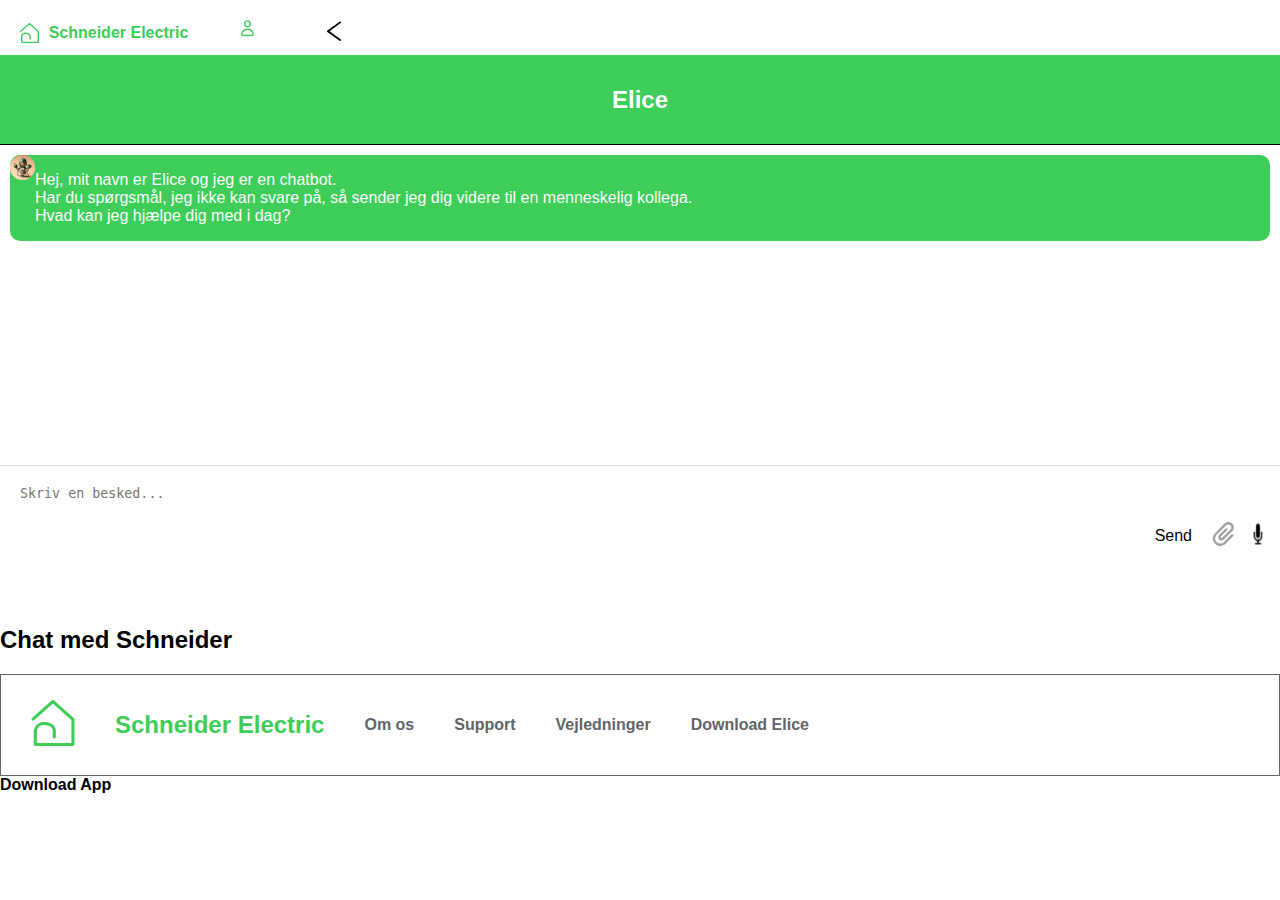
==== chat.html @ e26e3ce8 "jeg har ændret disse billede fordi at der var fejl i validatoren" ====
<!DOCTYPE html>
<html lang="en">

<head>
    <meta charset="UTF-8">
    <meta name="viewport" content="width=device-width, initial-scale=1.0">
    <title>Elice</title>
    <link rel="stylesheet" href="css-filer/chat.css">
    <link rel="stylesheet" href="main.css">
    <script src="tanja.js"></script>
</head>

<body>
    <nav class="navbar-top">
        <div class="top-nav">
            <div class="logo-left">
                <a href="forside.html"><img src="img/Vector.svg" class="topbar" alt="Logo"></a>
                <a href="forside.html" class="logo-txt">Schneider Electric</a>
            </div>
            <img src="img/person-1.svg" class="topbar1" alt="profil">
            <a href="forside.html"><img src="img/tilbagepil.svg" class="tilbage" alt="tilbage pil"></a>
        </div>
    </nav>
    <!--HTML til mobil version-->
    
        <div class="chatbot">
            <header class="elice">
                <h2>Elice</h2>
            </header>
            <ul class="chatbox">
                <li class="chat incoming">
                    <span class="material-symbols-outlined"><img src="img/image13.png" class="bot-img" alt=""></span>
                    <p>Hej, mit navn er Elice og jeg er en chatbot.<br> Har du spørgsmål, jeg ikke kan svare på, så
                        sender jeg dig videre til en menneskelig kollega. <br> Hvad kan jeg hjælpe dig med i dag?</p>
                </li>
            </ul>
            <div class="chat-input">
                <textarea placeholder="Skriv en besked..." class="texarea"></textarea>
                <div class="input-icons">
                    <span id="send-btn" class="material-symbols-outlined">Send</span>
                    <span><img src="img/papirklip.svg" class="icon-chat" alt="papirklip"></span>
                    <span><img src="img/Microphone.png" class="icon-chat" alt="mic"></span>
                </div>
            </div>
        </div>

        <footer class="navbar-bund">
            <ul class="bund-nav">
                <li>
                    <a href="forside.html" class="nav-a">
                        <img src="img/Vector.svg" class="icon" alt="home" />
                        start
                    </a>
                </li>
                <li>
                    <a href="#" class="nav-a">
                        <img src="img/Group1.svg" class="icon" alt="søg">
                        søg
                    </a>
                </li>
                <li>
                    <a href="chat.html" class="nav-a">
                        <img src="img/Group.svg" class="icon" alt="chat">
                        chat
                    </a>
                </li>
                <li>
                    <a href="#" class="nav-a">
                        <img src="img/Vector(1).svg" class="icon" alt="menu">
                        menu
                    </a>
                </li>
            </ul>
        </footer>

        <!--HTML til desktop-->
        <h2>Chat med Schneider</h2>

        <div class="navbar">
            <ul class="nav-ul">
                <li><a href="#"><img src="img/Vector.svg" alt="Schneider Electric logo"></a></li>
                <li><a href="#" class="logo-navn">Schneider Electric</a></li>
                <li>
                    <a href="#">Om os</a>
                    <ul class="sub-menu">
                        <li><a href="#">Historie</a></li>
                        <li><a href="#">Vores Værdier</a></li>
                        <li><a href="#">Vores team</a></li>
                        <li><a href="#">Anmeldelser</a></li>
                    </ul>
                </li>
                <li>
                    <a href="#">Support</a>
                    <ul class="sub-menu">
                        <li><a href="#">Chat</a></li>
                        <li><a href="#">Kundeservice</a></li>
                        <li><a href="#">Ofte stillede spørgsmål</a></li>
                    </ul>
                </li>
                <li>
                    <a href="#">Vejledninger</a>
                    <ul class="sub-menu">
                        <li><a href="#">Fejlfindning</a></li>
                        <li><a href="#">Programmering og IT</a></li>
                        <li><a href="#">Vedligeholdelse</a></li>
                        <li><a href="installation.html">Installationer</a></li>
                        <li><a href="#">Sikkerhed</a></li>
                        <li><a href="#">Opgraderinger</a></li>
                    </ul>
                </li>
                <li><a href="#">Download Elice</a></li>
            </ul>
        </div>

        <a href="#" class="app-download-btn">Download App</a>
</body>

</html>
---- css-filer/chat.css ----
/*Gennerelt styling*/
body {
    margin: 0px;
    padding: 0px;
    font-family: var(--font-family);
}

:root {
    --background-color: #;
    --txt-color: #000000;
    --txt-color-2: white;
    --main-color: #3DCD58;
    --only-logo-color: #009530;
    --support-color-1: #626469;
    --support-color-2: #9FA0A4;
    --skye-blue: #42B4E6;
    --se-sonflower-yellow: #FFD100;
    --se-honeysuckle-orange: #E47F00;
    --se-fuchsia-red: #B10043;
    --font-family: "Nunito", sans-serif;

    --lofi: #626469;

}

/*generelt styling slut*/


@media (max-width: 600px) {
    .navbar-top {
        display: flex;
        height: 55px;
        /* Sætter højden til 30px */
        justify-content: space-between;
        /* Placerer elementer yderst til venstre og højre */
        align-items: center;
        /* Centrerer elementer lodret */
        border-bottom: 1px solid var(--main-color);
        padding: 0 20px;
        /* Tilføjer lidt indvendig afstand */
    }

    .top-nav {
        display: flex;
        align-items: center;
        flex-grow: 1;
        /* Sørger for, at .top-nav fylder tilgængelig plads */
    }

    .logo-left {
        display: flex;
        align-items: center;
    }

    .logo-left img {
        display: block;
        margin-right: 10px;
        /* Tilføjer afstand mellem logo og tekst */
        height: 20px;
        /* Tilføjer en højde til logoet for at passe indenfor navbar-højden */
    }

    .logo-txt {
        text-decoration: none;
        color: var(--main-color);
        /* Tilføjer farve til teksten */
        font-weight: bold;
        /* Tilføjer fed skrift */
        font-size: 16px;
        /* Justerer skriftstørrelsen for at passe indenfor navbar-højden */
    }

    .topbar1,
    .tilbage {
        margin-left: 50px;
        /* Tilføjer afstand mellem ikoner */
        height: 20px;
        /* Tilføjer en højde til ikonerne for at passe indenfor navbar-højden */
    }

    .tilbage {
        margin-left: 70px;
        /* Flytter tilbagepil til højre side */
    }

    /*Navbar til toppen af appen slut*/

    /*CSS mobile version*/
    .navn-e,
    .Velkommen-index,
    .container,
    .logo,
    .nyher,
    .opretbruger-btn,
    .login-btn,
    .opretbruger-btn,
    .login-btn,
    .allerede-bruger {
        display: none;
    }

    /*chatbot Elice*/
    .chatbot header {
        background-color: var(--main-color);
        color: var(--txt-color-2);
        padding: 10px;
        border-bottom: 1px solid var(--txt-color);
        text-align: center;
    }

    .chatbox {
        list-style: none;
        padding: 10px;
        margin: 0;
        height: 300px;
        overflow-y: auto;
    }

    .chat {
        display: flex;
        align-items: flex-start;
        margin-bottom: 10px;
    }

    .chat.incoming {
        justify-content: flex-start;
        background-color: var(--main-color);
        color: var(--txt-color-2);
        border-radius: 10px;

    }

    .chat.outgoing {
        justify-content: flex-end;
        background-color: var(--support-color-2);
        color: var(--txt-color);
        border-radius: 10px;



    }


    .chat-input {
        display: flex;
        align-items: center;
        padding: 10px;
        border-top: 1px solid #ddd;
    }

    .chat-input textarea {
        flex-grow: 1;
        padding: 10px;
        height: 100px;
        border: none;
        resize: none;
    }

    .input-icons {
        display: flex;
        align-items: center;
    }

    #send-btn {
        cursor: pointer;
        margin-left: 10px;
        margin-right: 10px;
    }

    .icon-chat {
        width: 24px;
        height: 24px;
        margin-left: 10px;
        cursor: pointer;
    }

    .bot-img {
        height: 25px;
        width: 25px;

    }
}

@media (min-width:900px) {

    /*desktop navbar */
    .navbar {
        display: flex;
        justify-content: space-between;
        align-items: center;
        background-color: var(--txt-color-2);
        border: 1px solid var(--main-color);
        padding: 25px 20px;
    }

    .nav-ul {
        list-style: none;
        display: flex;
        align-items: center;
        margin: 0;
        padding: 0;
    }

    .nav-ul a {
        text-decoration: none;
        color: var(--main-color);
        padding: 10px;
    }

    .nav-ul li {
        position: relative;
        margin-right: 20px;
    }

    .nav-ul li:last-child {
        margin-right: 0;
    }

    .logo-navn {
        color: var(--main-color);
        font-size: 18px;
        text-decoration: none;
    }

    .sub-menu {
        display: none;
        position: absolute;
        top: 100%;
        left: 0;
        background-color: var(--txt-color-2);
        box-shadow: 0 8px 16px rgba(0, 0, 0, 0.1);
        list-style: none;
        margin: 0;
        padding: 0;
    }

    .sub-menu li {
        width: 200px;
        /* ændre størrelsen på submenuen. */
    }

    .sub-menu li a {
        display: block;
        padding: 10px;
        color: var(--main-color);
        text-decoration: none;
    }

    .sub-menu li a:hover {
        background-color: var(--main-color);
        color: var(--txt-color-2);
        width: 200px;
    }

    .nav-ul li:hover .sub-menu {
        display: block;
    }

    /*desktop navbar slut*/

    .container-index {
        display: flex;
        justify-content: space-between;
        align-items: flex-start;
        padding: 20px;
    }

    .text-content {
        flex: 1;
    }

    .txt-content {
        display: flex;
        justify-content: flex-end;
        align-items: flex-start;
    }

    .image-content {
        position: relative;
        display: flex;
        justify-content: flex-end;
        align-items: flex-start;
        left: -200px;
    }

    .desktop-img {
        max-width: 100%;
        height: auto;
        margin: 60px 70px 0 0;
    }

    .desktop-title,
    .desktop,
    .desktop-txt-1,
    .desktop-txt,
    .btn-chat {
        margin: 10px 0;
    }

    .btn-chat {
        display: inline-block;
        background-color: var(--main-color);
        color: white;
        padding: 10px 20px;
        border-radius: 5px;
        text-decoration: none;
        margin: 10px 0;
    }

    .desktop-title {
        color: var(--main-color);
        letter-spacing: -1.34px;
        font-size: 60px;
        align-items: center;
        padding: 30px;
    }

    .desktop {
        font-family: var(--font-family);
        letter-spacing: -1.34px;
        color: var(--main-color);
        padding: 0px 40px 0px 40px;
    }

    .desktop-txt {
        position: relative;
        color: var(--se-honeysuckle-orange);
        font-family: var(--font-family);
        font-size: larger;
        top: 200px;
        left: 300px;
    }

    .desktop-txt-1 {
        position: relative;
        color: var(--txt-color);
        top: 100px;
        left: 780px;
    }

    .btn-chat {
        position: relative;
        height: 40px;
        width: 200px;
        margin: 40px;
        background: var(--main-color);
        color: var(--txt-color-2);
        font-size: 20px;
        text-align: center;
        text-decoration: none;
        top: 100px;
        left: 100px;
    }

    /*chat-Tanja*/
    /*chatbot Elice*/
    .chatbot header {
        background-color: var(--main-color);
        color: var(--txt-color-2);
        padding: 10px;
        border-bottom: 1px solid var(--txt-color);
        text-align: center;
    }

    .chatbox {
        list-style: none;
        padding: 10px;
        margin: 0;
        height: 300px;
        overflow-y: auto;
    }

    .chat {
        display: flex;
        align-items: flex-start;
        margin-bottom: 10px;
    }

    .chat.incoming {
        justify-content: flex-start;
        background-color: var(--main-color);
        color: var(--txt-color-2);
        border-radius: 10px;

    }

    .chat.outgoing {
        justify-content: flex-end;
        background-color: var(--support-color-2);
        color: var(--txt-color);
        border-radius: 10px;



    }

    .chat-input {
        display: flex;
        align-items: center;
        padding: 10px;
        border-top: 1px solid #ddd;
    }

    .chat-input textarea {
        flex-grow: 1;
        padding: 10px;
        height: 100px;
        border: none;
        resize: none;
    }

    .input-icons {
        display: flex;
        align-items: center;
    }

    #send-btn {
        cursor: pointer;
        margin-left: 10px;
        margin-right: 10px;
    }

    .icon-chat {
        width: 24px;
        height: 24px;
        margin-left: 10px;
        cursor: pointer;
    }

    .bot-img {
        height: 25px;
        width: 25px;

    }

    .navbar-bund {
        display: none;
    }
}

/*chat bot slut*/
---- main.css ----
/* Gennerelt styling */
body {
    margin: 0px;
    padding: 0px;
    font-family: var(--font-family);
}

:root {
    --background-color: #FFFFFF; /* Tilføj en passende værdi */
    --txt-color: #000000;
    --txt-color-2: #FFFFFF;
    --main-color: #3DCD58;
    --only-logo-color: #009530;
    --support-color-1: #626469;
    --support-color-2: #9FA0A4;
    --skye-blue: #42B4E6;
    --se-sonflower-yellow: #FFD100;
    --se-honeysuckle-orange: #E47F00;
    --se-fuchsia-red: #B10043;
    --font-family: "Nunito", sans-serif;
    --lofi: #626469;
}

/* generelt styling slut */

/* mobile */
/* nav bar til bunden af appen */
.navbar-bund {
    background-color: var(--txt-color-2);
    color: var(--support-color-1);
    border-top: 3px solid var(--main-color);
    padding: 0px;
    position: fixed;
    bottom: 0;
    width: 100%;
    z-index: 5;
}

.bund-nav {
    list-style: none;
    display: flex;
    flex-direction: row;
    justify-content: space-around;
    margin: 10px;
    padding: 0;
}

.nav-a {
    text-decoration: none;
    color: var(--txt-color);
}

.icon {
    display: block;
    margin-bottom: 10px;
}

/* nav bar til bunden af appen slut */

/* Navbar til toppen af appen */
.navbar-top {
    display: flex;
    height: 55px;
    justify-content: space-between;
    align-items: center;
    border-bottom: 1px solid var(--main-color);
    padding: 0 20px;
}

.top-nav {
    display: flex;
    align-items: center;
    flex-grow: 1;
}

.logo-left {
    display: flex;
    align-items: center;
}

.logo-left img {
    display: block;
    margin-right: 10px;
    height: 20px;
}

.logo-txt {
    text-decoration: none;
    color: var(--main-color);
    font-weight: bold;
    font-size: 16px;
}

.topbar1,
.tilbage {
    margin-left: 50px;
    height: 20px;
}

.tilbage {
    margin-left: 70px;
}

/* Navbar til toppen af appen slut */

.navn-e {
    font-size: 65px;
    margin: 0;
    color: var(--support-color-1);
}

.Velkommen-index {
    color: var(--support-color-1);
}

.container {
    display: flex;
    flex-direction: column;
    align-items: center;
    justify-content: center;
    height: 100vh;
}

/* styling af index */
.nyher {
    font-family: var(--font-family);
    color: var(--txt-color);
    margin-bottom: 20px;
}

.opretbruger-btn,
.login-btn {
    width: 200px;
    height: 30px;
    border-radius: 23px;
    text-align: center;
    display: block;
    text-decoration: none;
    margin: 10px;
}

.opretbruger-btn {
    border: 2px solid var(--main-color);
    background: var(--txt-color-2);
    color: var(--main-color);
    box-shadow: 0px 1px 4px 0px rgba(0, 0, 0, 0.25);
}

.login-btn {
    background-color: var(--main-color);
    color: var(--txt-color-2);
    padding: 10px;
}

.allerede-bruger {
    display: block;
    margin-bottom: 10px;
    color: var(--support-color-1);
}

.logo {
    width: 176px;
    height: 176px;
    border-radius: 9999999;
    margin-bottom: 20px;
}

/* styling af forside */
.container-forside {
    display: grid;
    grid-template-columns: repeat(2, 1fr);
    gap: 20px;
    justify-content: center;
    align-items: start;
    height: calc(100vh - 30px);
    padding: 20px;
    margin-top: 0;
}

.column {
    display: flex;
    flex-direction: column;
    gap: 20px;
    margin: 0;
}

.box {
    display: flex;
    flex-direction: column;
    align-items: center;
    text-align: center;
    color: var(--txt-color-2);
    background-color: var(--main-color);
    padding: 20px;
    border-radius: 10px;
    box-shadow: 0 4px 8px rgba(0, 0, 0, 0.1);
    transition: transform 0.2s;
}

.box:hover {
    transform: scale(1.05);
}

.icon-box {
    max-width: 50px;
    margin-bottom: 10px;
}

a {
    text-decoration: none;
    color: inherit;
    font-weight: bold;
    margin-top: 10px;
}

/* styling af forside slut */

/* styling af installation */
.installation-container {
    display: flex;
    flex-direction: column;
    align-items: center;
    justify-content: center;
    text-align: center;
    height: calc(100vh - 30px);
    gap: 20px;
    margin: 0;
    padding: 0;
}

.installation,
.installation-h3 {
    margin: 0;
}

.img-installation {
    max-width: 100%;
    height: auto;
}
/* styling af installation slut */

/* styling af Kategoriger */
.kategorier {
    display: flex;
    flex-direction: column;
    justify-content: center;
    align-items: center;
    gap: 20px;
    margin: 0;
    padding: 20px 0;
}

.kategori-item {
    display: flex;
    flex-direction: column;
    align-items: center;
    text-align: center;
    max-width: 150px;
}

.kategori-item a {
    margin-bottom: 10px;
    text-decoration: none;
    color: var(--main-color);
    font-weight: bold;
}

.kategori-item img {
    max-width: 100%;
    height: auto;
}

/* styling af Kategoriger slut */


/* tablet */
@media (min-width: 700px) {}

/* desktop */
@media (min-width: 900px) {
    /* CSS mobile version */
    .navn-e,
    .Velkommen-index,
    .container,
    .logo,
    .nyher,
    .opretbruger-btn,
    .login-btn,
    .allerede-bruger {
        display: none;
    }

    /* CSS mobile version slut */

    /* Index -desktop navbar */
    .navbar {
        display: flex;
        flex-direction: row;
        align-items: center;
        background-color: var(--txt-color-2);
        border: 1px solid var(--support-color-1);
        padding: 25px 20px;
    }

    .nav-ul {
        list-style: none;
        display: flex;
        align-items: center;
        justify-content: space-evenly;
        margin: 0;
    }

    .nav-ul a {
        text-decoration: none;
        color: var(--support-color-1);
        padding: 10px;
    }

    .nav-ul li {
        position: relative;
        margin-right: 20px;
    }

    .nav-ul li:last-child {
        margin-right: 0;
    }

    .nav-ul-left{
        margin-right: 35%;
    }

    .nav-ul-rigth{
        margin-left: 35%;
    }

    .logo-navn {
        color: var(--main-color) !important;
        font-size: 24px;
        text-decoration: none;
    }
    .nav-ul li a img {
        width: 44px;
        height: 46px;
        margin: 0;
        padding: 0;
    }

    .sub-menu {
        display: none;
        position: absolute;
        top: 100%;
        left: 0;
        background-color: var(--txt-color-2);
        box-shadow: 0 8px 16px rgba(0, 0, 0, 0.1);
        list-style: none;
        margin: 0;
        padding: 0;
    }

    .sub-menu li {
        width: 200px;
    }

    .sub-menu li a {
        display: block;
        padding: 10px;
        color: var(--main-color);
        text-decoration: none;
    }

    .sub-menu li a:hover {
        background-color: var(--main-color);
        color: var(--txt-color-2);
    }

    .nav-ul li:hover .sub-menu {
        display: block;
    }

    .d-el {
        display: inline-block;
        background-color: var(--main-color); /* Baggrundsfarve */
        color: var(--txt-color-2) !important; /* Tekstfarve */
    }
    /* desktop navbar slut */

    /* styling af selve siden af index */
    .container-index {
        display: flex;
        justify-content: space-between;
        align-items: flex-start;
        padding: 20px;
    }

    .text-content {
        flex: 1;
    }

    .txt-content {
        display: flex;
        justify-content: flex-end;
        align-items: flex-start;
    }

    .text-content h1 {
        font-size: 96px;
    }

    .text-content h2 {
        font-size: 48px;
        font-style: normal;
        font-weight: 600;
        line-height: 70px; /* 145.833% */
        letter-spacing: -1.34px;
    }

    .image-content {
        position: relative;
        display: flex;
        justify-content: flex-end;
        align-items: flex-start;
        left: -200px;
    }

    .desktop-img {
        max-width: 100%;
        height: auto;
        margin: 60px 70px 0 0;
    }

    .desktop-title,
    .desktop,
    .desktop-txt-1,
    .desktop-txt,
    .btn-chat {
        margin: 10px 0;
    }

    .btn-chat {
        display: inline-block;
        background-color: var(--main-color);
        color: white;
        padding: 10px 20px;
        border-radius: 5px;
        text-decoration: none;
        margin: 10px 0;
    }

    .desktop-title {
        color: var(--main-color);
        letter-spacing: -1.34px;
        font-size: 60px;
        align-items: center;
        padding: 30px;
    }

    .desktop {
        font-family: var(--font-family);
        letter-spacing: -1.34px;
        color: var(--main-color);
        padding: 0px 40px;
    }

    .desktop-txt {
        position: relative;
        color: var(--se-honeysuckle-orange);
        font-family: var(--font-family);
        font-size: larger;
        top: 200px;
        left: 300px;
    }

    .desktop-txt-1 {
        position: relative;
        color: var(--txt-color);
        top: 100px;
        left: 780px;
    }

    .btn-chat {
        position: relative;
        height: 40px;
        width: 200px;
        margin: 40px;
        background: var(--main-color);
        color: var(--txt-color-2);
        font-size: 20px;
        text-align: center;
        text-decoration: none;
        top: 100px;
        left: 100px;
    }
}
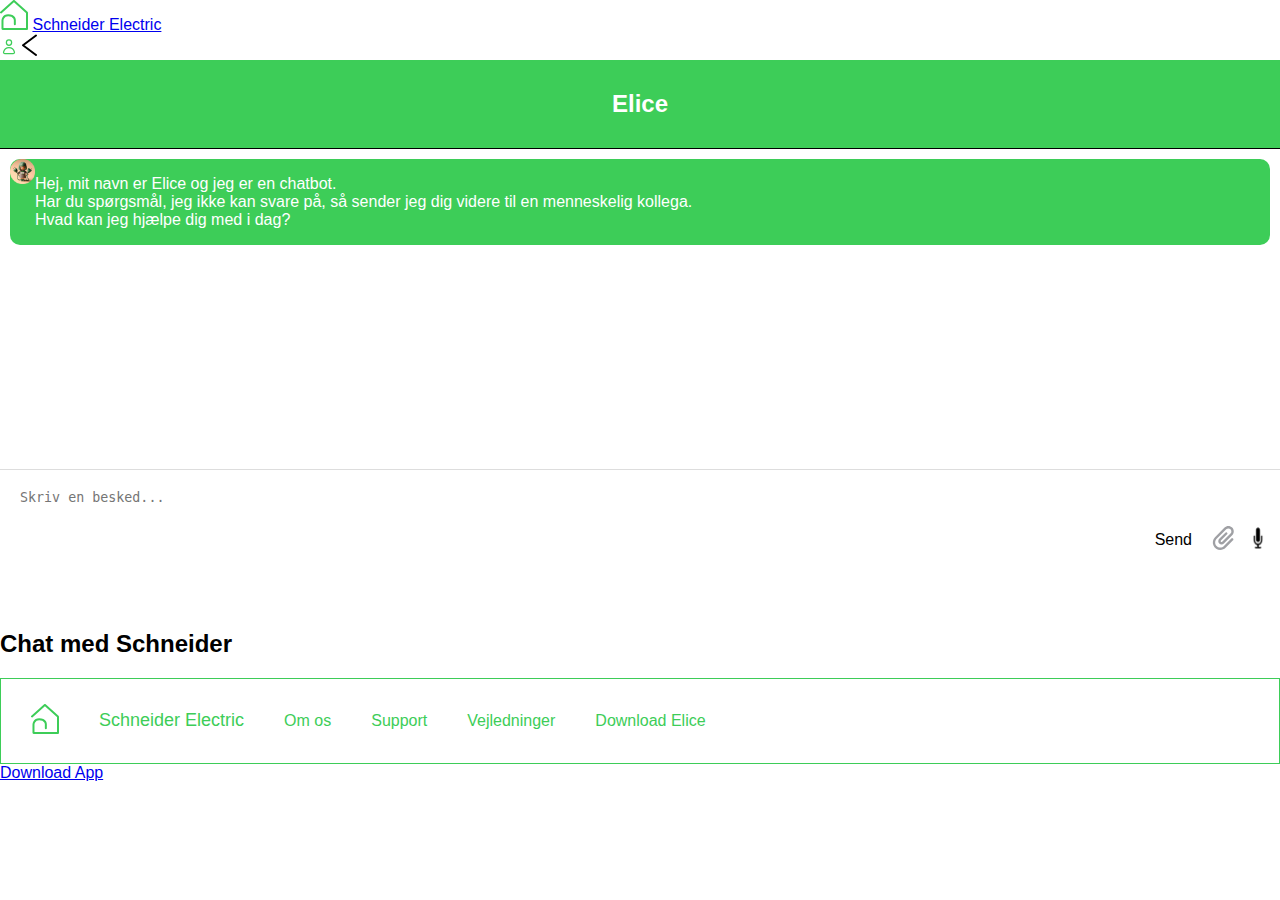
==== commit 736505ab: "lidt ændringer" ====
--- a/chat.html
+++ b/chat.html
@@ -6,7 +6,6 @@
     <meta name="viewport" content="width=device-width, initial-scale=1.0">
     <title>Elice</title>
     <link rel="stylesheet" href="css-filer/chat.css">
-    <link rel="stylesheet" href="main.css">
     <script src="tanja.js"></script>
 </head>
 
@@ -48,7 +47,7 @@
             <ul class="bund-nav">
                 <li>
                     <a href="forside.html" class="nav-a">
-                        <img src="img/Vector.svg" class="icon" alt="home" />
+                        <img src="img/Vector.svg" class="icon" alt="home" >
                         start
                     </a>
                 </li>
@@ -66,7 +65,7 @@
                 </li>
                 <li>
                     <a href="#" class="nav-a">
-                        <img src="img/Vector(1).svg" class="icon" alt="menu">
+                        <img src="img/Vector(1).svg" class="icon" alt="menu"/>
                         menu
                     </a>
                 </li>
--- a/css-filer/chat.css
+++ b/css-filer/chat.css
@@ -85,6 +85,39 @@
 
     /*Navbar til toppen af appen slut*/
 
+    /*Navbar til bunden*/
+    .navbar-bund {
+        background-color: var(--txt-color-2);
+        color: var(--support-color-1);
+        border-top: 3px solid var(--main-color);
+        padding: 0px;
+        position: fixed;
+        bottom: 0;
+        width: 100%;
+        z-index: 5;
+    }
+    
+    .bund-nav {
+        list-style: none;
+        display: flex;
+        flex-direction: row;
+        justify-content: space-around;
+        margin: 10px;
+        padding: 0;
+    }
+    
+    .nav-a {
+        text-decoration: none;
+        color: var(--txt-color);
+    }
+    
+    .icon {
+        display: block;
+        margin-bottom: 10px;
+    }
+    
+    /* nav bar til bunden af appen slut */
+
     /*CSS mobile version*/
     .navn-e,
     .Velkommen-index,
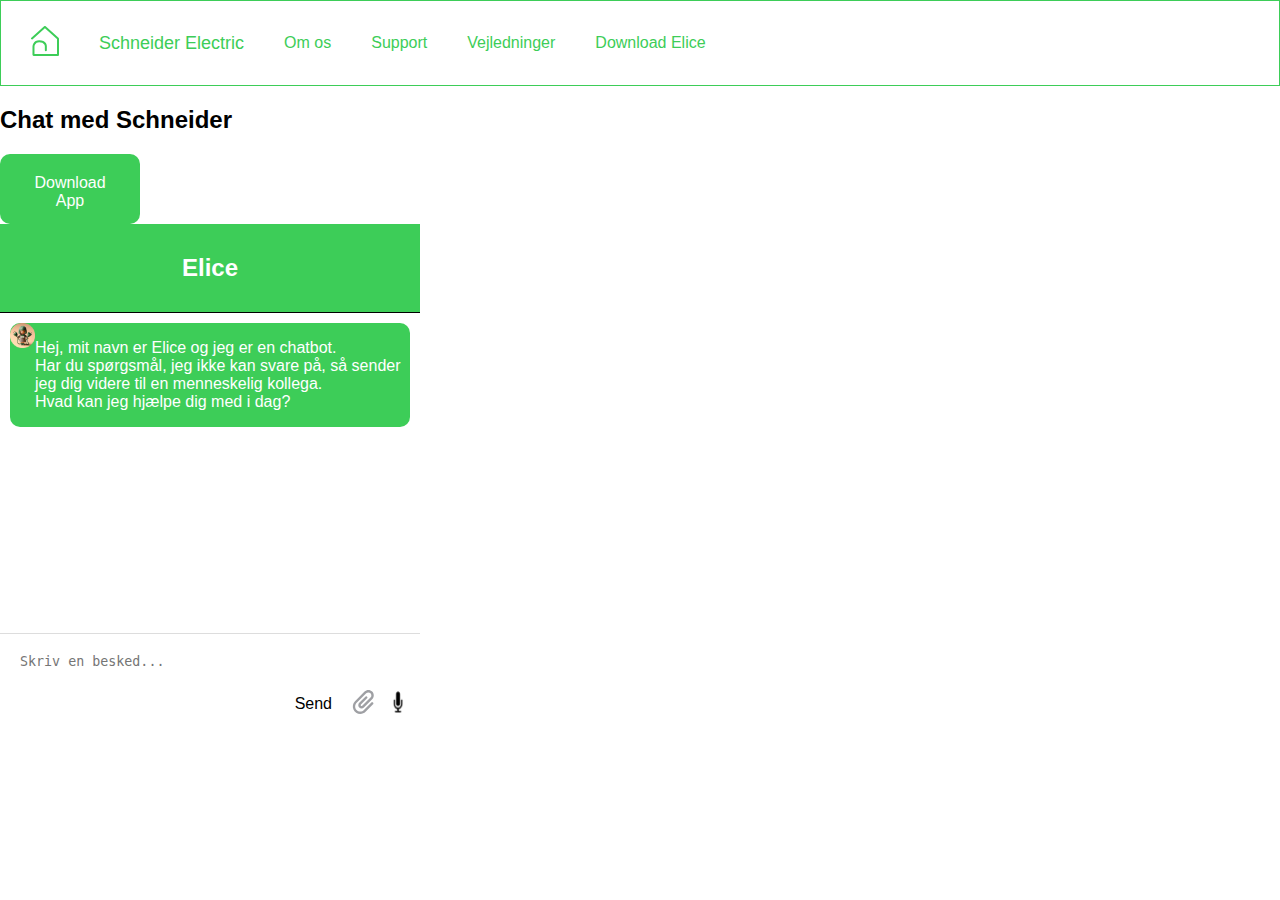
==== commit b290df9f: "ændringer til desktop" ====
--- a/chat.html
+++ b/chat.html
@@ -10,6 +10,42 @@
 </head>
 
 <body>
+     <!--HTML til mobil version-->
+    <div class="navbar">
+        <ul class="nav-ul">
+            <li><a href="#"><img src="img/Vector.svg" alt="Schneider Electric logo"></a></li>
+            <li><a href="#" class="logo-navn">Schneider Electric</a></li>
+            <li>
+                <a href="#">Om os</a>
+                <ul class="sub-menu">
+                    <li><a href="#">Historie</a></li>
+                    <li><a href="#">Vores Værdier</a></li>
+                    <li><a href="#">Vores team</a></li>
+                    <li><a href="#">Anmeldelser</a></li>
+                </ul>
+            </li>
+            <li>
+                <a href="#">Support</a>
+                <ul class="sub-menu">
+                    <li><a href="chat.html">Chat</a></li>
+                    <li><a href="#">Kundeservice</a></li>
+                    <li><a href="#">Ofte stillede spørgsmål</a></li>
+                </ul>
+            </li>
+            <li>
+                <a href="#">Vejledninger</a>
+                <ul class="sub-menu">
+                    <li><a href="#">Fejlfindning</a></li>
+                    <li><a href="#">Programmering og IT</a></li>
+                    <li><a href="#">Vedligeholdelse</a></li>
+                    <li><a href="installation.html">Installationer</a></li>
+                    <li><a href="#">Sikkerhed</a></li>
+                    <li><a href="#">Opgraderinger</a></li>
+                </ul>
+            </li>
+            <li><a href="#">Download Elice</a></li>
+        </ul>
+    </div>
     <nav class="navbar-top">
         <div class="top-nav">
             <div class="logo-left">
@@ -20,7 +56,13 @@
             <a href="forside.html"><img src="img/tilbagepil.svg" class="tilbage" alt="tilbage pil"></a>
         </div>
     </nav>
-    <!--HTML til mobil version-->
+
+    <h2>Chat med Schneider</h2>
+
+       
+
+        <a href="#" class="app-download-btn">Download App</a>
+   <!--desktop slut-->
     
         <div class="chatbot">
             <header class="elice">
@@ -73,45 +115,7 @@
         </footer>
 
         <!--HTML til desktop-->
-        <h2>Chat med Schneider</h2>
-
-        <div class="navbar">
-            <ul class="nav-ul">
-                <li><a href="#"><img src="img/Vector.svg" alt="Schneider Electric logo"></a></li>
-                <li><a href="#" class="logo-navn">Schneider Electric</a></li>
-                <li>
-                    <a href="#">Om os</a>
-                    <ul class="sub-menu">
-                        <li><a href="#">Historie</a></li>
-                        <li><a href="#">Vores Værdier</a></li>
-                        <li><a href="#">Vores team</a></li>
-                        <li><a href="#">Anmeldelser</a></li>
-                    </ul>
-                </li>
-                <li>
-                    <a href="#">Support</a>
-                    <ul class="sub-menu">
-                        <li><a href="#">Chat</a></li>
-                        <li><a href="#">Kundeservice</a></li>
-                        <li><a href="#">Ofte stillede spørgsmål</a></li>
-                    </ul>
-                </li>
-                <li>
-                    <a href="#">Vejledninger</a>
-                    <ul class="sub-menu">
-                        <li><a href="#">Fejlfindning</a></li>
-                        <li><a href="#">Programmering og IT</a></li>
-                        <li><a href="#">Vedligeholdelse</a></li>
-                        <li><a href="installation.html">Installationer</a></li>
-                        <li><a href="#">Sikkerhed</a></li>
-                        <li><a href="#">Opgraderinger</a></li>
-                    </ul>
-                </li>
-                <li><a href="#">Download Elice</a></li>
-            </ul>
-        </div>
-
-        <a href="#" class="app-download-btn">Download App</a>
+        
 </body>
 
 </html>--- a/css-filer/chat.css
+++ b/css-filer/chat.css
@@ -128,7 +128,9 @@
     .login-btn,
     .opretbruger-btn,
     .login-btn,
-    .allerede-bruger {
+    .allerede-bruger, 
+    .navbar,
+    .app-download-btn {
         display: none;
     }
 
@@ -214,7 +216,153 @@
     }
 }
 
+.top-nav {
+    display: flex;
+    align-items: center;
+    flex-grow: 1;
+    /* Sørger for, at .top-nav fylder tilgængelig plads */
+}
+
+.logo-left {
+    display: flex;
+    align-items: center;
+}
+
+.logo-left img {
+    display: block;
+    margin-right: 10px;
+    /* Tilføjer afstand mellem logo og tekst */
+    height: 20px;
+    /* Tilføjer en højde til logoet for at passe indenfor navbar-højden */
+}
+
+.logo-txt {
+    text-decoration: none;
+    color: var(--main-color);
+    /* Tilføjer farve til teksten */
+    font-weight: bold;
+    /* Tilføjer fed skrift */
+    font-size: 16px;
+    /* Justerer skriftstørrelsen for at passe indenfor navbar-højden */
+}
+
+.topbar1,
+.tilbage {
+    margin-left: 50px;
+    /* Tilføjer afstand mellem ikoner */
+    height: 20px;
+    /* Tilføjer en højde til ikonerne for at passe indenfor navbar-højden */
+}
+
+.tilbage {
+    margin-left: 70px;
+    /* Flytter tilbagepil til højre side */
+}
+
+/*Navbar til toppen af appen slut*/
+
+/*CSS mobile version*/
+.navn-e,
+.Velkommen-index,
+.container,
+.logo,
+.nyher,
+.opretbruger-btn,
+.login-btn,
+.opretbruger-btn,
+.login-btn,
+.allerede-bruger {
+    display: none;
+}
+
+/*chatbot Elice*/
+.chatbot header {
+    background-color: var(--main-color);
+    color: var(--txt-color-2);
+    padding: 10px;
+    border-bottom: 1px solid var(--txt-color);
+    text-align: center;
+    
+}
+
+.chatbox {
+    list-style: none;
+    padding: 10px;
+    margin: 0;
+    height: 300px;
+    overflow-y: auto;
+}
+
+.chat {
+    display: flex;
+    align-items: flex-start;
+    margin-bottom: 10px;
+}
+
+.chat.incoming {
+    justify-content: flex-start;
+    background-color: var(--main-color);
+    color: var(--txt-color-2);
+    border-radius: 10px;
+
+}
+
+.chat.outgoing {
+    justify-content: flex-end;
+    background-color: var(--support-color-2);
+    color: var(--txt-color);
+    border-radius: 10px;
+
+
+
+}
+
+
+.chat-input {
+    display: flex;
+    align-items: center;
+    padding: 10px;
+    border-top: 1px solid #ddd;
+}
+
+.chat-input textarea {
+    flex-grow: 1;
+    padding: 10px;
+    height: 100px;
+    border: none;
+    resize: none;
+}
+
+.input-icons {
+    display: flex;
+    align-items: center;
+}
+
+#send-btn {
+    cursor: pointer;
+    margin-left: 10px;
+    margin-right: 10px;
+}
+
+.icon-chat {
+    width: 24px;
+    height: 24px;
+    margin-left: 10px;
+    cursor: pointer;
+}
+
+.bot-img {
+    height: 25px;
+    width: 25px;
+
+}
+
+
 @media (min-width:900px) {
+    /*mobile css*/
+    .top-nav {
+        display: none;
+    }
 
     /*desktop navbar */
     .navbar {
@@ -224,6 +372,7 @@
         background-color: var(--txt-color-2);
         border: 1px solid var(--main-color);
         padding: 25px 20px;
+        top: 100px
     }
 
     .nav-ul {
@@ -393,6 +542,8 @@
         padding: 10px;
         border-bottom: 1px solid var(--txt-color);
         text-align: center;
+        width: 400px;
+
     }
 
     .chatbox {
@@ -401,12 +552,14 @@
         margin: 0;
         height: 300px;
         overflow-y: auto;
+        width: 400px;
     }
 
     .chat {
         display: flex;
         align-items: flex-start;
         margin-bottom: 10px;
+        
     }
 
     .chat.incoming {
@@ -432,6 +585,7 @@
         align-items: center;
         padding: 10px;
         border-top: 1px solid #ddd;
+        width: 400px;
     }
 
     .chat-input textarea {
@@ -440,6 +594,7 @@
         height: 100px;
         border: none;
         resize: none;
+        
     }
 
     .input-icons {
@@ -466,6 +621,19 @@
 
     }
 
+    /*styling af desktop html*/
+    .app-download-btn{
+       display: grid;
+        background-color: var(--main-color);
+        text-decoration: none;
+        color: var(--txt-color-2);
+        border-radius: 10px;
+        text-align: center;
+        padding: 20px;
+        max-width: 100px;
+        height: 30px;
+    }
+
     .navbar-bund {
         display: none;
     }
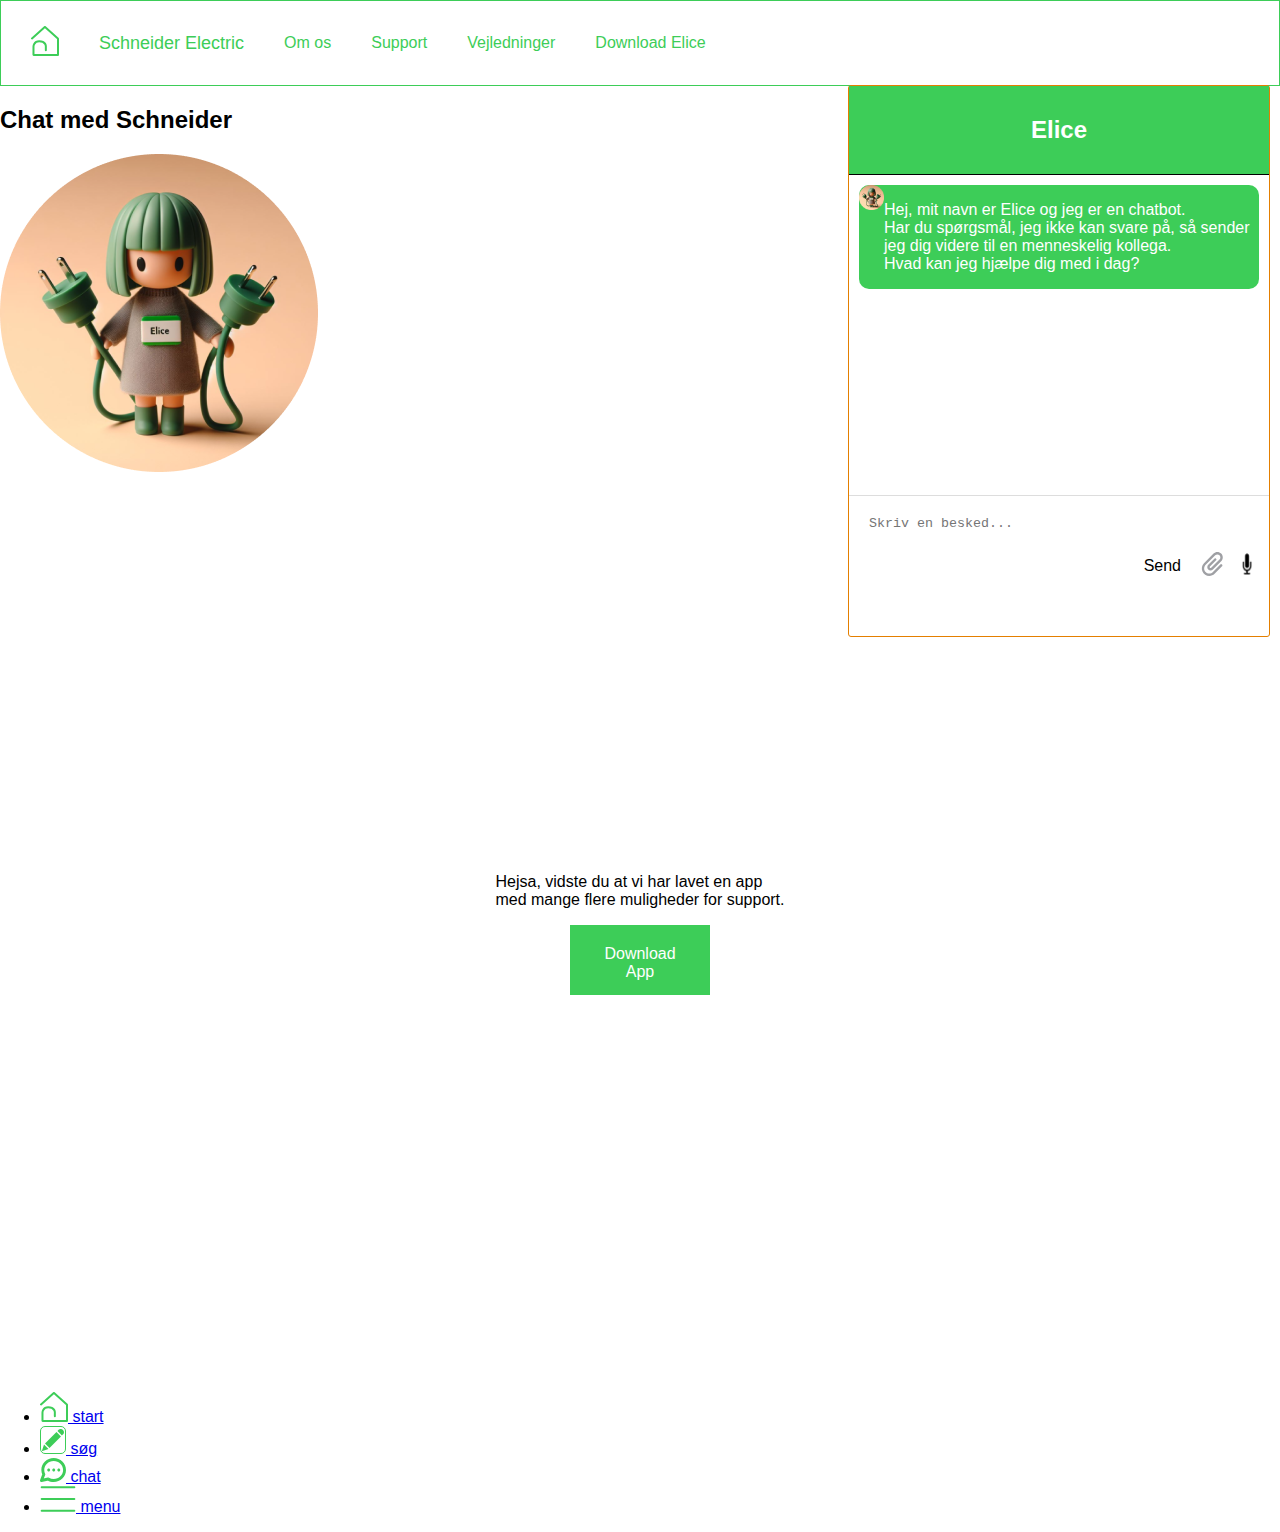
==== commit 9db65069: "desktop version" ====
--- a/chat.html
+++ b/chat.html
@@ -58,10 +58,15 @@
     </nav>
 
     <h2>Chat med Schneider</h2>
-
-       
-
-        <a href="#" class="app-download-btn">Download App</a>
+    <div class="img-d-btn">
+        <div class="img-elice">
+            <img src="img/image13.png" alt="Elice Image">
+        </div>
+        <div class="app-download-div">
+            <p class="desktop-chat-txt">Hejsa, vidste du at vi har lavet en app <br>med mange flere muligheder for support.</p>
+            <a href="#" class="app-download-btn">Download App</a>
+        </div>
+    </div>
    <!--desktop slut-->
     
         <div class="chatbot">
--- a/css-filer/chat.css
+++ b/css-filer/chat.css
@@ -130,7 +130,8 @@
     .login-btn,
     .allerede-bruger, 
     .navbar,
-    .app-download-btn {
+    .app-download-btn, 
+    .img-elice {
         display: none;
     }
 
@@ -536,6 +537,15 @@
 
     /*chat-Tanja*/
     /*chatbot Elice*/
+    .chatbot {
+        position: absolute;
+        right: 10px;
+        top: 85px; /* Juster denne værdi hvis din navbar har en bestemt højde */
+        margin: 0;
+        z-index: 1000; /* Sørger for at chatbotten er over andre elementer */
+        border:  1px solid var(--se-honeysuckle-orange);
+        border-radius: 3px;
+    }
     .chatbot header {
         background-color: var(--main-color);
         color: var(--txt-color-2);
@@ -553,6 +563,7 @@
         height: 300px;
         overflow-y: auto;
         width: 400px;
+        
     }
 
     .chat {
@@ -622,21 +633,42 @@
     }
 
     /*styling af desktop html*/
+    .app-download-div{
+        display: flex;
+        flex-direction: column;
+        justify-content: center; /* Horisontal centrering */
+        align-items: center; /* Vertikal centrering */
+        height: 100vh; /* Gør containeren fuld højde af vinduet */
+        
+    .img-d-btn{
+        display: flex; /* Placerer img-elice og app-download-div side om side */
+        justify-content: start; /* Centrerer indholdet horisontalt */
+        align-items: start; /* Centrerer indholdet vertikalt */
+        height: 100vh; /* Gør containeren fuld højde af vinduet */
+    }
     .app-download-btn{
-       display: grid;
+       display: flex;
         background-color: var(--main-color);
         text-decoration: none;
         color: var(--txt-color-2);
-        border-radius: 10px;
         text-align: center;
         padding: 20px;
         max-width: 100px;
         height: 30px;
-    }
+        align-content: center;
+        
+        
+    }
+    .img-elice{
+        display: flex;
+        
+    }
+    
 
     .navbar-bund {
         display: none;
     }
 }
+}
 
 /*chat bot slut*/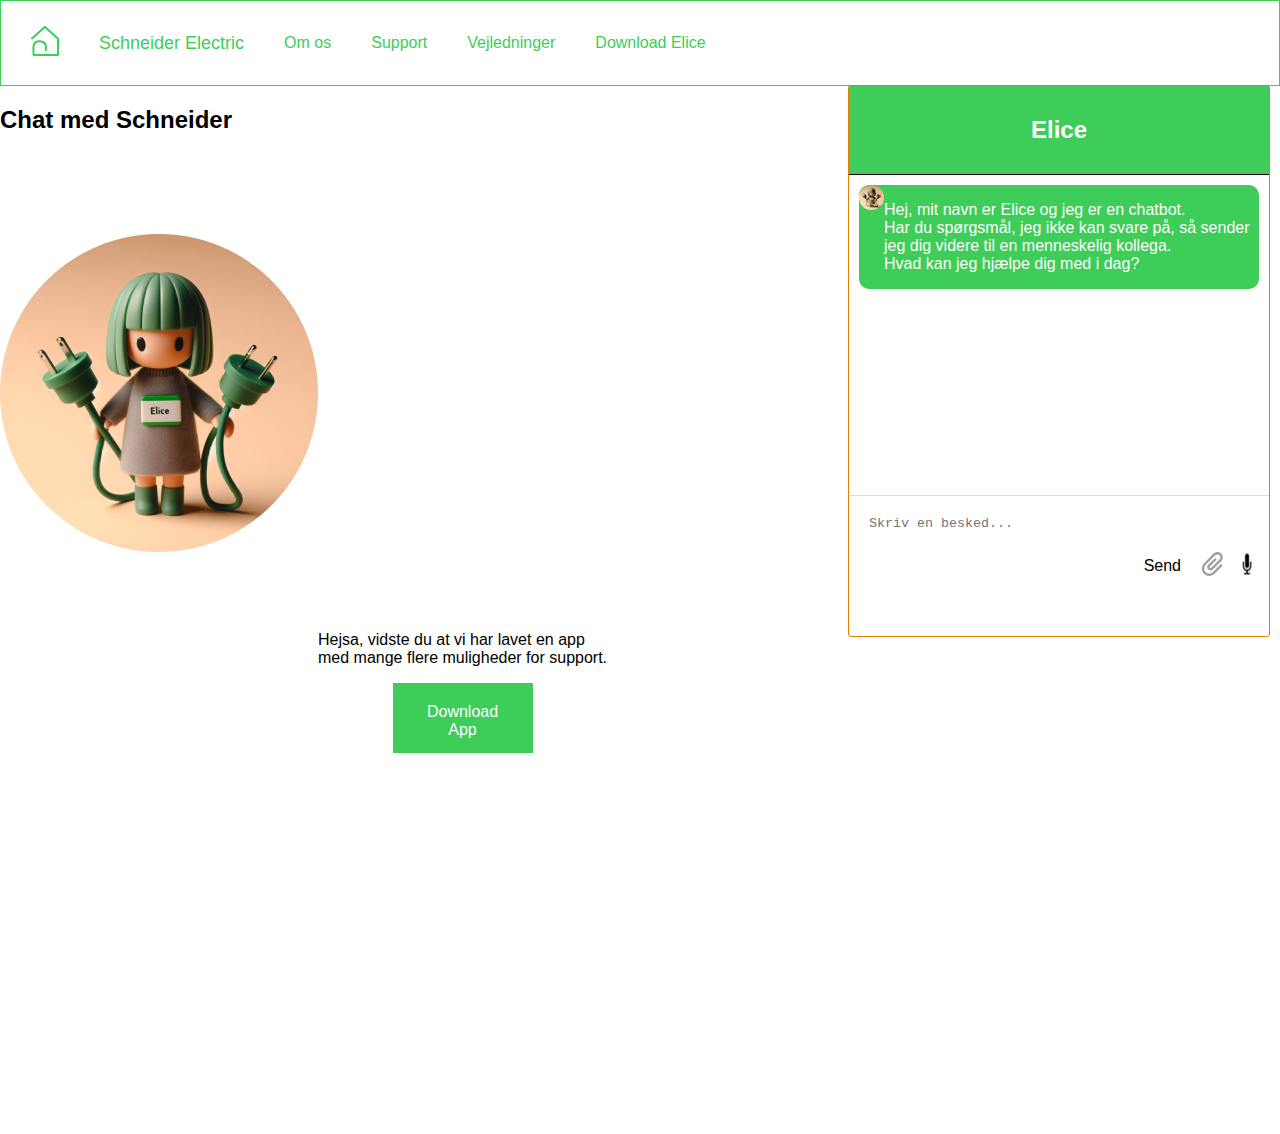
==== commit 0bd5f916: "Oprettelse af javascript mappe" ====
--- a/chat.html
+++ b/chat.html
@@ -6,7 +6,7 @@
     <meta name="viewport" content="width=device-width, initial-scale=1.0">
     <title>Elice</title>
     <link rel="stylesheet" href="css-filer/chat.css">
-    <script src="tanja.js"></script>
+    <script src="Javascript/tanja.js"></script>
 </head>
 
 <body>
--- a/css-filer/chat.css
+++ b/css-filer/chat.css
@@ -639,12 +639,16 @@
         justify-content: center; /* Horisontal centrering */
         align-items: center; /* Vertikal centrering */
         height: 100vh; /* Gør containeren fuld højde af vinduet */
-        
+        left: 50px;
+       
+    }
     .img-d-btn{
         display: flex; /* Placerer img-elice og app-download-div side om side */
         justify-content: start; /* Centrerer indholdet horisontalt */
         align-items: start; /* Centrerer indholdet vertikalt */
         height: 100vh; /* Gør containeren fuld højde af vinduet */
+        margin-top: 100px;
+        
     }
     .app-download-btn{
        display: flex;
@@ -669,6 +673,6 @@
         display: none;
     }
 }
-}
+
 
 /*chat bot slut*/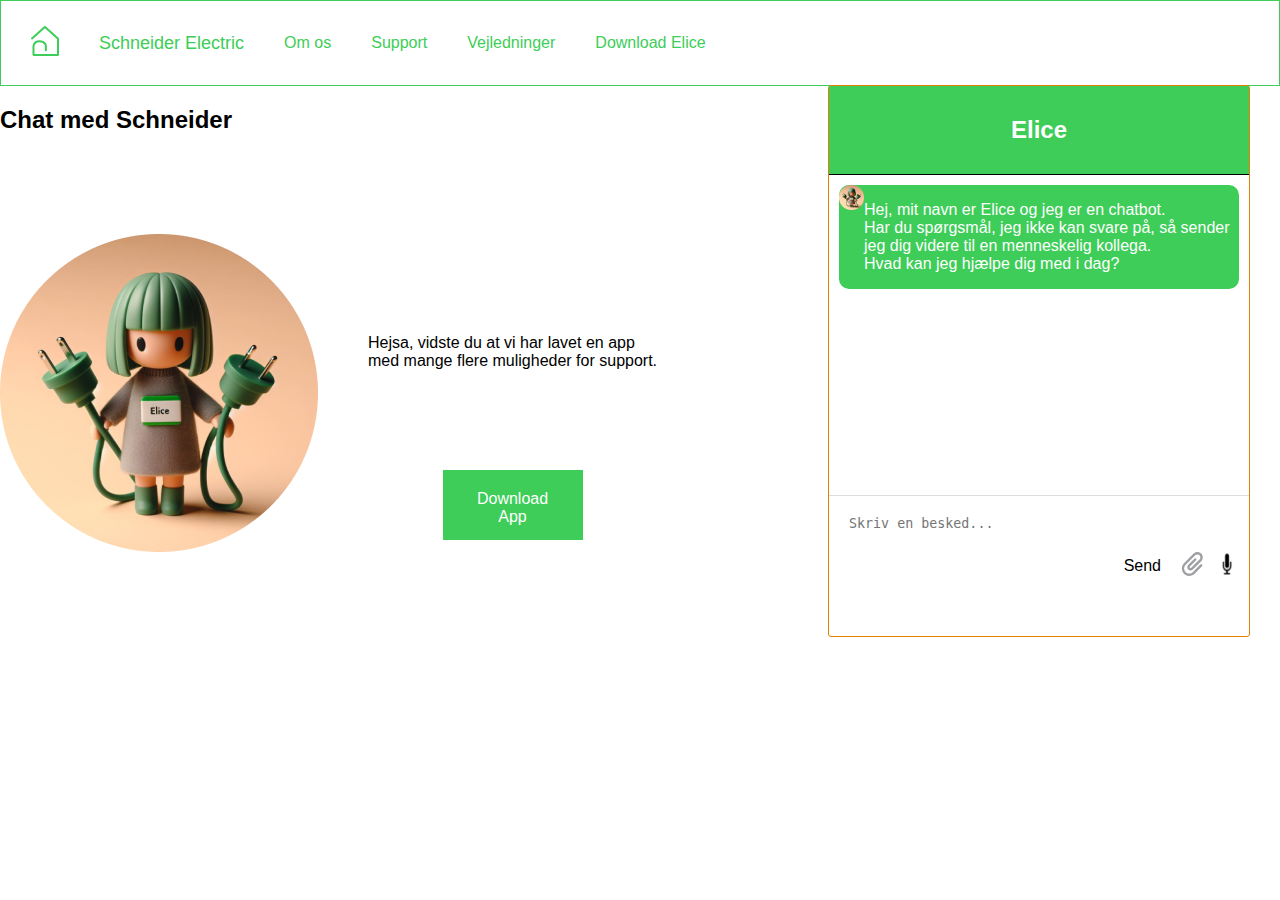
==== commit b4b83dc7: "Ændringer af chat siden" ====
--- a/chat.html
+++ b/chat.html
@@ -46,18 +46,9 @@
             <li><a href="#">Download Elice</a></li>
         </ul>
     </div>
-    <nav class="navbar-top">
-        <div class="top-nav">
-            <div class="logo-left">
-                <a href="forside.html"><img src="img/Vector.svg" class="topbar" alt="Logo"></a>
-                <a href="forside.html" class="logo-txt">Schneider Electric</a>
-            </div>
-            <img src="img/person-1.svg" class="topbar1" alt="profil">
-            <a href="forside.html"><img src="img/tilbagepil.svg" class="tilbage" alt="tilbage pil"></a>
-        </div>
-    </nav>
+    
 
-    <h2>Chat med Schneider</h2>
+    <h2 class="title-chat">Chat med Schneider</h2>
     <div class="img-d-btn">
         <div class="img-elice">
             <img src="img/image13.png" alt="Elice Image">
@@ -68,7 +59,16 @@
         </div>
     </div>
    <!--desktop slut-->
-    
+   <nav class="navbar-top">
+    <div class="top-nav">
+        <div class="logo-left">
+            <a href="forside.html"><img src="img/Vector.svg" class="topbar" alt="Logo"></a>
+            <a href="forside.html" class="logo-txt">Schneider Electric</a>
+        </div>
+        <img src="img/person-1.svg" class="topbar1" alt="profil">
+        <a href="forside.html"><img src="img/tilbagepil.svg" class="tilbage" alt="tilbage pil"></a>
+    </div>
+</nav>
         <div class="chatbot">
             <header class="elice">
                 <h2>Elice</h2>
--- a/css-filer/chat.css
+++ b/css-filer/chat.css
@@ -131,7 +131,9 @@
     .allerede-bruger, 
     .navbar,
     .app-download-btn, 
-    .img-elice {
+    .img-elice,
+    .desktop-chat-txt,
+    .title-chat {
         display: none;
     }
 
@@ -358,7 +360,7 @@
 
 }
 
-
+/*desktop*/
 @media (min-width:900px) {
     /*mobile css*/
     .top-nav {
@@ -541,7 +543,7 @@
         position: absolute;
         right: 10px;
         top: 85px; /* Juster denne værdi hvis din navbar har en bestemt højde */
-        margin: 0;
+        margin-right: 20px;
         z-index: 1000; /* Sørger for at chatbotten er over andre elementer */
         border:  1px solid var(--se-honeysuckle-orange);
         border-radius: 3px;
@@ -586,9 +588,6 @@
         background-color: var(--support-color-2);
         color: var(--txt-color);
         border-radius: 10px;
-
-
-
     }
 
     .chat-input {
@@ -636,9 +635,10 @@
     .app-download-div{
         display: flex;
         flex-direction: column;
-        justify-content: center; /* Horisontal centrering */
+        justify-content: space-evenly; /* Horisontal centrering */
         align-items: center; /* Vertikal centrering */
-        height: 100vh; /* Gør containeren fuld højde af vinduet */
+        margin-left: 50px;
+        height: 390px; /* Gør containeren fuld højde af vinduet */
         left: 50px;
        
     }
@@ -646,7 +646,6 @@
         display: flex; /* Placerer img-elice og app-download-div side om side */
         justify-content: start; /* Centrerer indholdet horisontalt */
         align-items: start; /* Centrerer indholdet vertikalt */
-        height: 100vh; /* Gør containeren fuld højde af vinduet */
         margin-top: 100px;
         
     }
